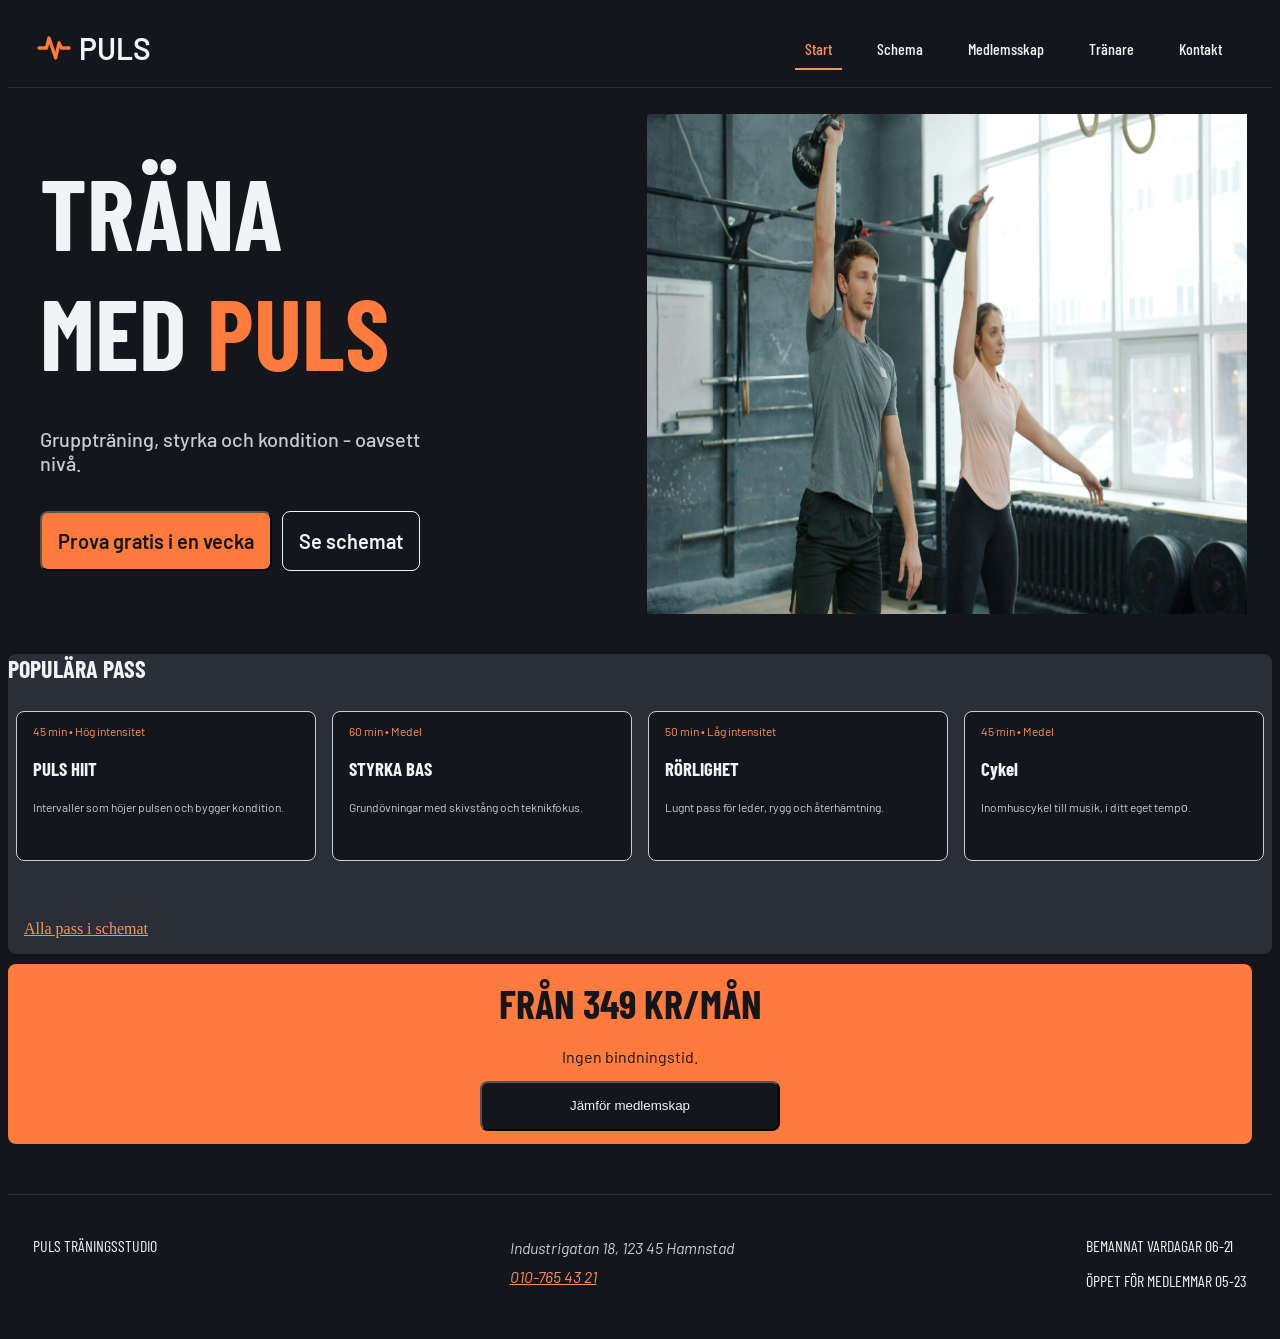
==== index.html @ 5f35a717 "add changes" ====
<!DOCTYPE html>
<html lang="sv">
<head>
    <meta charset="UTF-8">
    <meta name="viewport" content="width=device-width, initial-scale=1.0">
    <title>Start-sida-puls-träningstudio</title>
    <link rel="stylesheet" href="Home.css">
    <link rel="preconnect" href="https://fonts.googleapis.com" />
    <link rel="preconnect" href="https://fonts.gstatic.com" crossorigin />
    <link
      href="https://fonts.googleapis.com/css2?family=Barlow+Condensed:ital,wght@0,100;0,200;0,300;0,400;0,500;0,600;0,700;0,800;0,900;1,100;1,200;1,300;1,400;1,500;1,600;1,700;1,800;1,900&display=swap"
      rel="stylesheet"
    />
    <link rel="preconnect" href="https://fonts.googleapis.com" />
    <link rel="preconnect" href="https://fonts.gstatic.com" crossorigin />
    <link
      href="https://fonts.googleapis.com/css2?family=Barlow+Condensed:ital,wght@0,100;0,200;0,300;0,400;0,500;0,600;0,700;0,800;0,900;1,100;1,200;1,300;1,400;1,500;1,600;1,700;1,800;1,900&family=Barlow:ital,wght@0,100;0,200;0,300;0,400;0,500;0,600;0,700;0,800;0,900;1,100;1,200;1,300;1,400;1,500;1,600;1,700;1,800;1,900&display=swap"
      rel="stylesheet"
    />
</head>
<body>
    <header>
      <div class="logo">
        
        <svg
          xmlns="http://www.w3.org/2000/svg"
          width="24"
          height="24"
          viewBox="0 0 24 24"
          stroke-width="2"
          stroke="currentColor"
          fill="none"
          stroke-linecap="round"
          stroke-linejoin="round"
          aria-hidden="true"
        >
          <path stroke="none" d="M0 0h24v24H0z" fill="none" />
          <path d="M3 12h4.5l1.5 -6l4 12l2 -9l1.5 3h4.5" />
        </svg>
        <p>PULS</p>
      </div>
      <nav>
        <details>
          <summary>Meny ☰</summary>
          <a href="index.html" aria-current="page">Start</a>
          <a href="schedule.html">Schema</a>
          <a href="membership.html">Medlemsskap</a>
          <a href="trainers.html">Tränare</a>
          <a href="contact.html">Kontakt</a>
        </details>
        <div class="nav-desktop">
          <a href="index.html" aria-current="page">Start</a>
          <a href="schedule.html">Schema</a>
          <a href="membership.html">Medlemsskap</a>
          <a href="trainers.html">Tränare</a>
          <a href="contact.html">Kontakt</a>
        </div>
      </nav>
    </header>
    <main>    
      <section class="container">
        <div class="wrapper-1">
          <h1>TRÄNA <br />MED <span>PULS</span></h1>
          <p>Gruppträning, styrka och kondition - oavsett <br />nivå.</p>
          <div class="child-btn">
            <button class="btn">Prova gratis i en vecka</button>
            <button class="btn btn-1">Se schemat</button>
          </div>
        </div> 
        <div class="child">
          <img src="./images/vitaly-gariev-nLNOM0asvfI-unsplash.jpg" alt="Bild: gruppträning" width="600" height="500">
        </div>
      </section>
      <section class="container-1">
        <h2>POPULÄRA PASS</h2>
        <div class="pop-pass">
          <article class="child-1">
            <p>45 min • Hög intensitet</p>
            <h3>PULS HIIT</h3>
            <p class="hidden">
              Intervaller som höjer pulsen och bygger kondition.
            </p>
          </article>
          <article class="child-1">
            <p>60 min • Medel</p>
            <h3>STYRKA BAS</h3>
            <p class="hidden">Grundövningar med skivstång och teknikfokus.</p>
          </article>
          <article class="child-1">
            <p>50 min • Låg intensitet</p>
            <h3>RÖRLIGHET</h3>
            <p class="hidden">Lugnt pass för leder, rygg och återhämtning.</p>
          </article>
          <article class="child-1">
            <p>45 min • Medel</p>
            <h3>Cykel</h3>
            <p class="hidden">Inomhuscykel till musik, i ditt eget tempо.</p>
          </article> 
          <a href="#">Alla pass i schemat</a>
        </div>
      </section>
      <div class="wrapped">
        
         
        
          <div class="child-2">
          <h3>FRÅN 349 KR/MÅN</h3>
          <p>Ingen bindningstid.</p>
          <button class="sec-btn">Jämför medlemskap</button>
        </div>
      </div>
    </main>
    <footer class="footer">
      <p>Puls träningsstudio</p>
      <address>
        Industrigatan 18, 123 45 Hamnstad<br />
        <a href="tel:0107654321">010-765 43 21</a>
      </address>
      <div>
        <p>Bemannat vardagar 06-21</p>
        <p>Öppet för medlemmar 05-23</p>
      </div>
    </footer>
</body>
</html>
---- Home.css ----
header {
  display: flex;
  background-color: #14161B;
  position: sticky;
  top: 0;
  justify-content: space-between;
  align-items: center;
  border-bottom: solid 1px #2A2E37;
  height: 80px;
}
header .nav-desktop {
  display: none;
}
header nav {
  display: flex;
}
header nav summary {
  color: black;
  background: #FF7A3D;
  border-radius: 8px;
  list-style: none;
  font-size: 25px;
  font-family: "Barlow Condensed", sans-serif;
  height: 40px;
  width: 90px;
  padding-top: 0px;
  padding-left: 10px;
}
header nav summary::-webkit-details-marker {
  display: none;
}
header nav details[open] > summary {
  font-size: 0;
  box-sizing: border-box;
  display: flex;
  align-items: center;
  justify-content: center;
  height: 20px;
  width: 20px;
  padding: 0;
  justify-self: end;
}
header nav details[open] > summary::after {
  content: "x";
  font-size: 20px;
  line-height: 5;
}
header nav a {
  color: #FF8F5C;
  text-decoration: none;
  margin: 5px;
  justify-self: auto;
  font-family: "Barlow Condensed", sans-serif; /*add font-family*/
}
header .logo {
  display: flex;
  justify-content: center;
  align-items: center;
  margin-left: 10px;
  padding: 1rem;
  gap: 5px;
}
header .logo p {
  color: #F2F3F5;
  font-family: "Barlow", sans-serif;
  font-size: 30px;
  font-weight: 600;
}
header .logo svg {
  color: #FF7A3D;
  width: 2.5rem;
  height: 2.5rem;
}

header nav {
  align-items: center;
  margin-top: 4px;
  padding: 20px;
}

@media (min-width: 1024px) {
  header nav details {
    display: none;
  }
  header nav .nav-desktop {
    display: flex;
  }
  header nav .nav-desktop a {
    color: #F2F3F5;
    margin-right: 20px;
    padding: 10px;
    font-weight: 500;
  }
  header nav .nav-desktop a:hover {
    color: #FF8F5C;
  }
  header nav .nav-desktop a[aria-current=page] {
    color: #FF8F5C;
    border-bottom: 2px solid #FF8F5C;
    padding-bottom: 10px;
  }
}
.footer {
  display: flex;
  flex-wrap: wrap;
  justify-content: space-between;
  color: #C9CCD3;
  font-family: "Barlow", sans-serif;
  border-top: solid 1px #2A2E37;
  padding: 25px; /* 10px 0px;*/
  margin-top: 50px; /*100px*/
}
.footer address {
  align-self: center;
  line-height: 1.8;
}
.footer p {
  font-family: "Barlow Condensed", sans-serif;
  text-transform: uppercase;
  color: #F2F3F5;
}
.footer a {
  color: #FF8F5C;
}
.footer div {
  display: none;
}

@media (min-width: 576px) and (max-width: 992px) {
  .footer div {
    display: unset;
  }
}
@media (min-width: 992px) {
  .footer div {
    display: unset;
  }
}
* {
  box-sizing: border-box;
}

body {
  background: #14161B;
}

p {
  color: #C9CCD3;
  font-family: "Barlow", sans-serif;
}

h2 {
  color: #F2F3F5;
  font-family: "Barlow Condensed", sans-serif;
}

h3 {
  color: #F2F3F5;
  font-family: "Barlow Condensed", sans-serif;
}

.container {
  display: flex;
  flex-direction: column;
  align-items: center;
  justify-content: center;
  width: auto;
  padding: 1rem;
  gap: 5px;
}
.container .wrapper-1 {
  width: 100%;
}
.container .wrapper-1 h1 {
  color: #F2F3F5;
  font-family: "Barlow Condensed", sans-serif;
  font-size: 80px;
  margin: 0px;
  align-self: flex-start;
}
.container .wrapper-1 h1 span {
  color: #FF7A3D;
}
.container .wrapper-1 p {
  color: #C9CCD3;
  font-size: 20px;
}
.container .wrapper-1 .child-btn {
  display: flex;
  flex-direction: column;
  justify-content: center;
  align-items: center;
  gap: 20px;
}
.container .wrapper-1 .child-btn button {
  background: #FF7A3D;
  width: 100%;
  height: 60px;
  border-radius: 8px;
  color: #14161B;
  font-family: "Barlow", sans-serif;
  font-size: 20px;
  font-weight: 600;
}
.container .wrapper-1 .child-btn .btn-1 {
  background: #14161B;
  color: #F2F3F5;
  border: solid 1px #F2F3F5;
}
.container .child {
  width: 100%;
  margin-top: 10px;
  border-radius: 8px;
}

.pop-pass {
  display: flex;
  justify-content: center;
  align-items: center;
  flex-direction: column;
}
.pop-pass a {
  align-self: start;
  color: #FF8F5C;
  margin-left: 15px;
}
.pop-pass .hidden {
  display: none;
}
.pop-pass h2 {
  justify-self: center;
  align-self: center;
  font-size: 30px;
}
.pop-pass .child-1 {
  height: 100px;
  width: calc(100% - 30px);
  max-width: 768px;
  justify-content: center;
  align-items: center;
  padding-left: 16px;
  border-radius: 8px;
  background: #1C1F26;
  margin: 15px;
}
.pop-pass .child-1 p {
  color: #FF8F5C;
}

.wrapped {
  justify-content: center;
  align-items: center;
}
.wrapped .child-2 {
  background: #FF7A3D;
  width: calc(100% - 20px);
  max-width: 1400px;
  height: 180px;
  margin-top: 10px;
  display: flex;
  flex-direction: column;
  align-items: center;
  border-radius: 8px;
  justify-self: center;
}
.wrapped .child-2 .sec-btn {
  background: #14161B;
  color: #F2F3F5;
  justify-self: center;
  align-self: center;
  width: 300px;
  height: 50px;
  border-radius: 8px;
}
.wrapped .child-2 h3 {
  font-size: 40px;
  margin: 15px;
  color: #14161B;
}
.wrapped .child-2 p {
  align-self: center;
  color: #14161B;
  margin: 5px;
  padding-bottom: 10px;
}

@media (min-width: 768px) {
  .container .wrapper-1 {
    width: 100%;
    display: flex;
    flex-direction: column;
    justify-content: left;
    padding-left: 1rem;
  }
  .container .wrapper-1 h1 {
    justify-self: center;
    font-size: 100px;
  }
  .container .wrapper-1 .child-btn {
    flex-direction: row;
    justify-content: space-around;
  }
  .pop-pass {
    flex-direction: row;
  }
  .pop-pass h2 {
    flex-direction: column;
  }
  .pop-pass .child-1 {
    flex-direction: column;
    flex-wrap: wrap;
    width: 200px;
    height: 200px;
    margin: 8px;
  }
  .pop-pass .child-1 p {
    font-size: 12px;
  }
  .pop-pass .child-1 .hidden {
    display: contents;
    color: #C9CCD3;
  }
}
@media (min-width: 1024px) {
  .container {
    display: flex;
    flex-direction: row;
    justify-content: space-between;
  }
  .container .wrapper-1 {
    display: flex;
    flex-direction: column;
    justify-content: left;
    gap: 1rem;
  }
  .container .wrapper-1 h1 {
    font-size: 100px;
  }
  .container .wrapper-1 p {
    font-size: 20px;
    font-weight: 500;
  }
  .container .wrapper-1 .child-btn {
    flex-direction: row;
    justify-content: flex-start;
    gap: 10px;
  }
  .container .wrapper-1 .child-btn button {
    width: -moz-fit-content;
    width: fit-content;
    height: 60px;
    padding: 1rem;
  }
  .container-1 {
    background: #2A2E37;
    height: 300px;
    border-radius: 8px;
    position: relative;
  }
  .container-1 .pop-pass {
    flex-direction: row;
  }
  .container-1 .pop-pass h2 {
    flex-direction: column;
  }
  .container-1 .pop-pass a {
    position: absolute;
    left: 16px;
    bottom: 16px;
    margin: 0;
    color: #FF8F5C;
  }
  .container-1 .pop-pass .child-1 {
    flex-direction: row;
    width: calc(100% - 80px);
    height: 150px;
    margin: 8px;
    background: #14161B;
    border: solid 0.5px #C9CCD3;
    align-items: center;
  }
  .container-1 .pop-pass .child-1 p {
    font-size: 12px;
  }
  .container-1 .pop-pass .child-1 .hidden {
    display: contents;
    color: #C9CCD3;
  }
}/*# sourceMappingURL=Home.css.map */
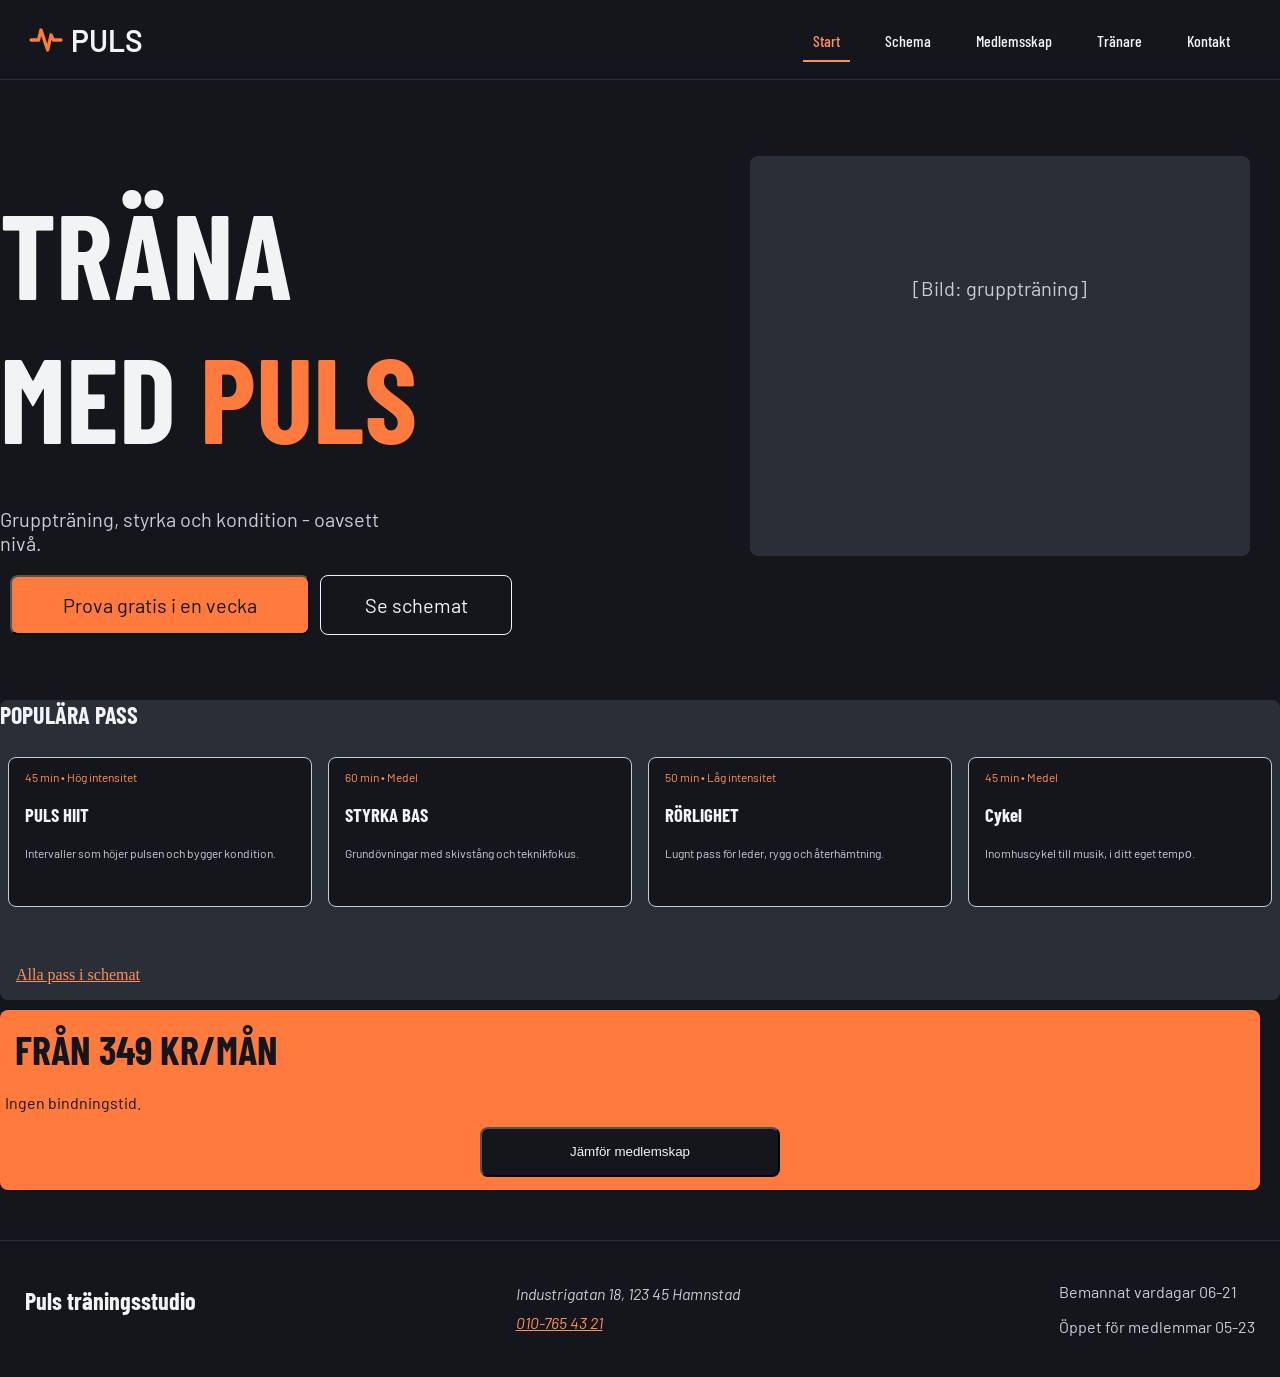
==== commit d0fa35b6: "konflikter lösta" ====
--- a/index.html
+++ b/index.html
@@ -17,8 +17,8 @@
       href="https://fonts.googleapis.com/css2?family=Barlow+Condensed:ital,wght@0,100;0,200;0,300;0,400;0,500;0,600;0,700;0,800;0,900;1,100;1,200;1,300;1,400;1,500;1,600;1,700;1,800;1,900&family=Barlow:ital,wght@0,100;0,200;0,300;0,400;0,500;0,600;0,700;0,800;0,900;1,100;1,200;1,300;1,400;1,500;1,600;1,700;1,800;1,900&display=swap"
       rel="stylesheet"
     />
-</head>
-<body>
+  </head>
+  <body>
     <header>
       <div class="logo">
         
@@ -57,19 +57,21 @@
         </div>
       </nav>
     </header>
-    <main>    
+    <main>
       <section class="container">
         <div class="wrapper-1">
-          <h1>TRÄNA <br />MED <span>PULS</span></h1>
-          <p>Gruppträning, styrka och kondition - oavsett <br />nivå.</p>
-          <div class="child-btn">
-            <button class="btn">Prova gratis i en vecka</button>
-            <button class="btn btn-1">Se schemat</button>
-          </div>
-        </div> 
+        <h1>TRÄNA <br />MED <span>PULS</span></h1>
         <div class="child">
-          <img src="./images/vitaly-gariev-nLNOM0asvfI-unsplash.jpg" alt="Bild: gruppträning" width="600" height="500">
+          <p>[Bild: gruppträning]</p>
         </div>
+        </div>
+        <p>Gruppträning, styrka och kondition - oavsett <br />nivå.</p>
+        
+        <div class="child-btn">
+          <button>Prova gratis i en vecka</button>
+          <button class="btn-1">Se schemat</button>
+        </div>
+        
       </section>
       <section class="container-1">
         <h2>POPULÄRA PASS</h2>
@@ -111,7 +113,7 @@
       </div>
     </main>
     <footer class="footer">
-      <p>Puls träningsstudio</p>
+      <h2>Puls träningsstudio</h2>
       <address>
         Industrigatan 18, 123 45 Hamnstad<br />
         <a href="tel:0107654321">010-765 43 21</a>
@@ -121,5 +123,5 @@
         <p>Öppet för medlemmar 05-23</p>
       </div>
     </footer>
-</body>
-</html>+  </body>
+</html>
--- a/Home.css
+++ b/Home.css
@@ -3,6 +3,7 @@
   background-color: #14161B;
   position: sticky;
   top: 0;
+  z-index: 1000;
   justify-content: space-between;
   align-items: center;
   border-bottom: solid 1px #2A2E37;
@@ -63,8 +64,9 @@
 header .logo p {
   color: #F2F3F5;
   font-family: "Barlow", sans-serif;
-  font-size: 30px;
-  font-weight: 600;
+  font-size: 30px; /*changed from 30px*/
+  font-weight: 600; /*added*/
+  margin: 0;
 }
 header .logo svg {
   color: #FF7A3D;
@@ -114,10 +116,12 @@
   align-self: center;
   line-height: 1.8;
 }
-.footer p {
+.footer__title {
   font-family: "Barlow Condensed", sans-serif;
   text-transform: uppercase;
   color: #F2F3F5;
+  font-weight: 700;
+  font-size: 30px;
 }
 .footer a {
   color: #FF8F5C;
@@ -142,6 +146,7 @@
 
 body {
   background: #14161B;
+  margin: 0;
 }
 
 p {
@@ -163,54 +168,69 @@
   display: flex;
   flex-direction: column;
   align-items: center;
-  justify-content: center;
   width: auto;
-  padding: 1rem;
-  gap: 5px;
 }
 .container .wrapper-1 {
   width: 100%;
 }
-.container .wrapper-1 h1 {
+.container .child {
+  width: 100%;
+  max-width: 1000px;
+  height: 300px;
+  background: #2A2E37;
+  border-radius: 8px;
+  display: flex;
+  justify-content: center;
+  transform: translateY(2rem);
+}
+.container .child p {
+  transform: translateY(100px);
+}
+.container h1 {
   color: #F2F3F5;
   font-family: "Barlow Condensed", sans-serif;
   font-size: 80px;
-  margin: 0px;
   align-self: flex-start;
 }
-.container .wrapper-1 h1 span {
+.container h1 span {
   color: #FF7A3D;
 }
-.container .wrapper-1 p {
+.container p {
   color: #C9CCD3;
+  align-self: flex-start;
+  transform: translateY(-370px);
   font-size: 20px;
 }
-.container .wrapper-1 .child-btn {
+.container .child-btn {
+  width: 100%;
   display: flex;
   flex-direction: column;
-  justify-content: center;
-  align-items: center;
-  gap: 20px;
-}
-.container .wrapper-1 .child-btn button {
+  transform: translateY(-50px);
+  justify-content: center;
+  align-items: center;
+}
+.container .child-btn button {
   background: #FF7A3D;
   width: 100%;
+  max-width: 500px;
   height: 60px;
   border-radius: 8px;
+  margin-top: 20px;
   color: #14161B;
   font-family: "Barlow", sans-serif;
   font-size: 20px;
-  font-weight: 600;
-}
-.container .wrapper-1 .child-btn .btn-1 {
+}
+.container .child-btn .btn-1 {
   background: #14161B;
-  color: #F2F3F5;
+  width: 100%;
+  max-width: 500px;
+  height: 60px;
+  border-radius: 8px;
+  margin-top: 20px;
+  color: #F2F3F5;
+  font-family: "Barlow", sans-serif;
+  font-size: 20px;
   border: solid 1px #F2F3F5;
-}
-.container .child {
-  width: 100%;
-  margin-top: 10px;
-  border-radius: 8px;
 }
 
 .pop-pass {
@@ -285,20 +305,29 @@
 }
 
 @media (min-width: 768px) {
+  .container {
+    position: relative;
+  }
   .container .wrapper-1 {
     width: 100%;
-    display: flex;
-    flex-direction: column;
-    justify-content: left;
-    padding-left: 1rem;
-  }
-  .container .wrapper-1 h1 {
+  }
+  .container h1 {
+    align-self: center;
     justify-self: center;
     font-size: 100px;
   }
-  .container .wrapper-1 .child-btn {
+  .container p {
+    align-self: center;
+    justify-self: center;
+    transform: translateY(-490px);
+  }
+  .container .child-btn {
     flex-direction: row;
     justify-content: space-around;
+  }
+  .container .child {
+    width: 100%;
+    height: 400px;
   }
   .pop-pass {
     flex-direction: row;
@@ -323,33 +352,45 @@
 }
 @media (min-width: 1024px) {
   .container {
-    display: flex;
-    flex-direction: row;
-    justify-content: space-between;
+    height: 600px;
+    max-height: 1000px;
   }
   .container .wrapper-1 {
     display: flex;
-    flex-direction: column;
-    justify-content: left;
-    gap: 1rem;
-  }
-  .container .wrapper-1 h1 {
-    font-size: 100px;
-  }
-  .container .wrapper-1 p {
+    flex-direction: row;
+    align-items: center;
+    justify-content: space-between;
+    width: 100%;
+  }
+  .container h1 {
+    font-size: 120px;
+  }
+  .container p {
     font-size: 20px;
-    font-weight: 500;
-  }
-  .container .wrapper-1 .child-btn {
-    flex-direction: row;
+    transform: translateY(-80px);
+    align-self: start;
+  }
+  .container .child {
+    max-width: 800px;
+    width: 500px;
+    max-height: 700px;
+    height: 400px;
+    margin-right: 30px;
+  }
+  .container .child-btn {
+    flex-direction: row;
+    width: 100%;
+    align-self: flex-start;
     justify-content: flex-start;
-    gap: 10px;
-  }
-  .container .wrapper-1 .child-btn button {
-    width: -moz-fit-content;
-    width: fit-content;
-    height: 60px;
-    padding: 1rem;
+    margin-top: -50px;
+  }
+  .container .child-btn button {
+    max-width: 300px;
+    margin-left: 10px;
+    width: 45%;
+  }
+  .container .child-btn .btn-1 {
+    width: 15%;
   }
   .container-1 {
     background: #2A2E37;
@@ -386,4 +427,11 @@
     display: contents;
     color: #C9CCD3;
   }
+  .wrapped .child-2 {
+    justify-content: flex-start;
+    align-items: flex-start;
+  }
+  .wrapped .child-2 p {
+    align-self: start;
+  }
 }/*# sourceMappingURL=Home.css.map */
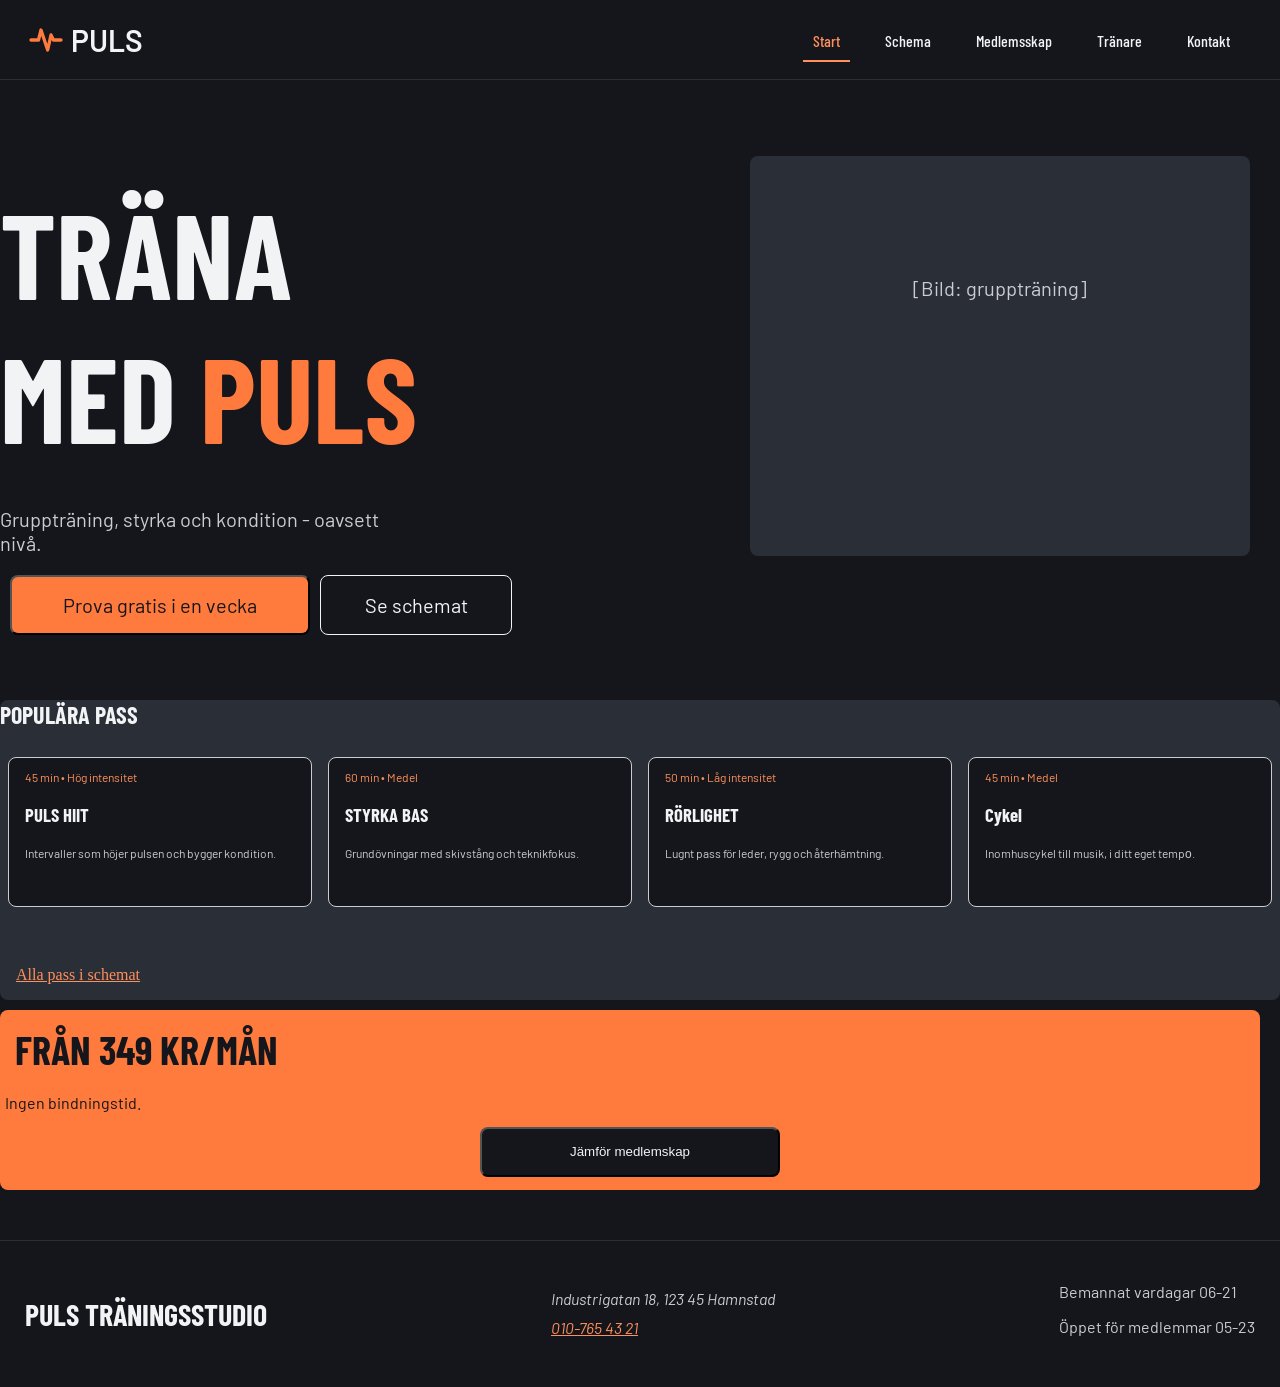
==== commit d88ab78b: "fix footer layout for home page" ====
--- a/index.html
+++ b/index.html
@@ -113,7 +113,7 @@
       </div>
     </main>
     <footer class="footer">
-      <h2>Puls träningsstudio</h2>
+      <p class="footer__title">Puls träningsstudio</p>
       <address>
         Industrigatan 18, 123 45 Hamnstad<br />
         <a href="tel:0107654321">010-765 43 21</a>
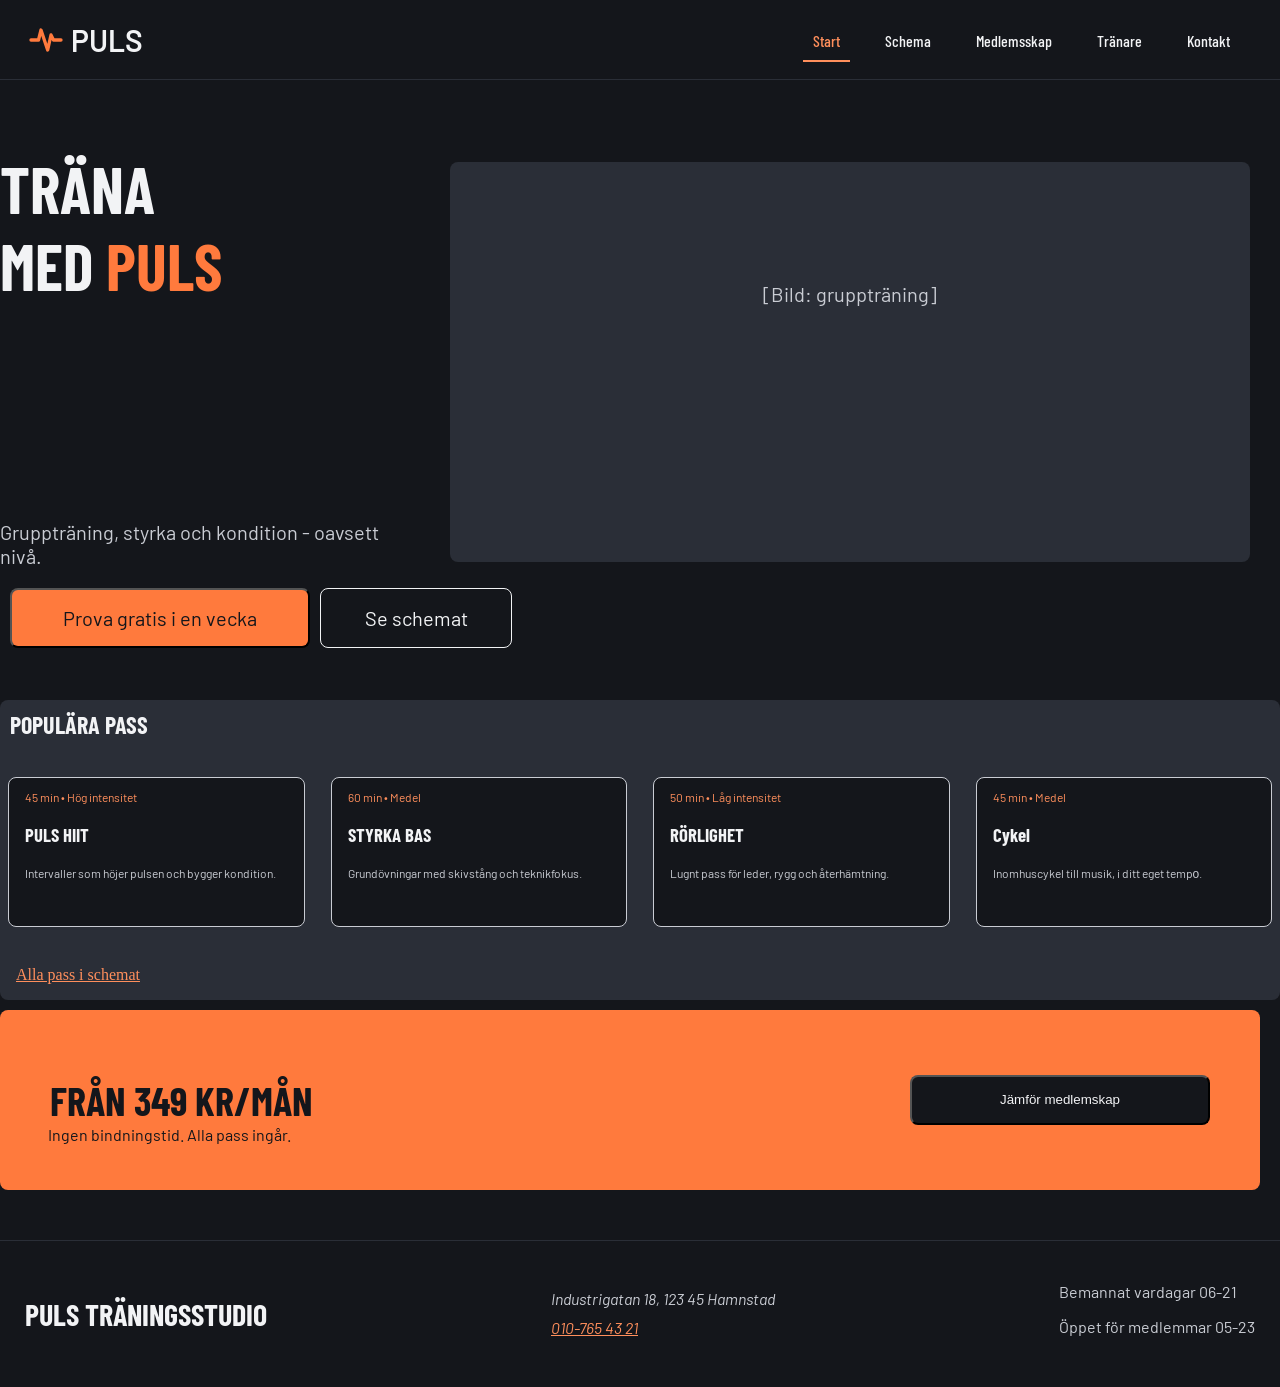
==== commit 6fc981d1: "style: fix homepage for tablet and desktop" ====
--- a/index.html
+++ b/index.html
@@ -57,61 +57,65 @@
         </div>
       </nav>
     </header>
-    <main>
-      <section class="container">
-        <div class="wrapper-1">
-        <h1>TRÄNA <br />MED <span>PULS</span></h1>
-        <div class="child">
-          <p>[Bild: gruppträning]</p>
+
+    <div class="main-container">
+      <main>
+        <section class="container">
+          <div class="wrapper-1">
+          <h1>TRÄNA <br />MED <span>PULS</span></h1>
+          <div class="child">
+            <p>[Bild: gruppträning]</p>
+          </div>
+          </div>
+          <p>Gruppträning, styrka och kondition - oavsett <br />nivå.</p>
+          
+          <div class="child-btn">
+            <button>Prova gratis i en vecka</button>
+            <button class="btn-1">Se schemat</button>
+          </div>
+          
+        </section>
+        <section class="container-1">
+          <h2>POPULÄRA PASS</h2>
+          <div class="pop-pass">
+            <article class="child-1">
+              <p>45 min • Hög intensitet</p>
+              <h3>PULS HIIT</h3>
+              <p class="hidden">
+                Intervaller som höjer pulsen och bygger kondition.
+              </p>
+            </article>
+            <article class="child-1">
+              <p>60 min • Medel</p>
+              <h3>STYRKA BAS</h3>
+              <p class="hidden">Grundövningar med skivstång och teknikfokus.</p>
+            </article>
+            <article class="child-1">
+              <p>50 min • Låg intensitet</p>
+              <h3>RÖRLIGHET</h3>
+              <p class="hidden">Lugnt pass för leder, rygg och återhämtning.</p>
+            </article>
+            <article class="child-1">
+              <p>45 min • Medel</p>
+              <h3>Cykel</h3>
+              <p class="hidden">Inomhuscykel till musik, i ditt eget tempо.</p>
+            </article> 
+            <a href="#">Alla pass i schemat</a>
+          </div>
+        </section>
+        <div class="wrapped">
+          
+          
+          
+            <div class="child-2">
+            <h3>FRÅN 349 KR/MÅN</h3>
+            <p>Ingen bindningstid. Alla pass ingår.</p>
+            <button class="sec-btn">Jämför medlemskap</button>
+          </div>
         </div>
-        </div>
-        <p>Gruppträning, styrka och kondition - oavsett <br />nivå.</p>
-        
-        <div class="child-btn">
-          <button>Prova gratis i en vecka</button>
-          <button class="btn-1">Se schemat</button>
-        </div>
-        
-      </section>
-      <section class="container-1">
-        <h2>POPULÄRA PASS</h2>
-        <div class="pop-pass">
-          <article class="child-1">
-            <p>45 min • Hög intensitet</p>
-            <h3>PULS HIIT</h3>
-            <p class="hidden">
-              Intervaller som höjer pulsen och bygger kondition.
-            </p>
-          </article>
-          <article class="child-1">
-            <p>60 min • Medel</p>
-            <h3>STYRKA BAS</h3>
-            <p class="hidden">Grundövningar med skivstång och teknikfokus.</p>
-          </article>
-          <article class="child-1">
-            <p>50 min • Låg intensitet</p>
-            <h3>RÖRLIGHET</h3>
-            <p class="hidden">Lugnt pass för leder, rygg och återhämtning.</p>
-          </article>
-          <article class="child-1">
-            <p>45 min • Medel</p>
-            <h3>Cykel</h3>
-            <p class="hidden">Inomhuscykel till musik, i ditt eget tempо.</p>
-          </article> 
-          <a href="#">Alla pass i schemat</a>
-        </div>
-      </section>
-      <div class="wrapped">
-        
-         
-        
-          <div class="child-2">
-          <h3>FRÅN 349 KR/MÅN</h3>
-          <p>Ingen bindningstid.</p>
-          <button class="sec-btn">Jämför medlemskap</button>
-        </div>
-      </div>
-    </main>
+      </main>
+    </div>
+
     <footer class="footer">
       <p class="footer__title">Puls träningsstudio</p>
       <address>
--- a/Home.css
+++ b/Home.css
@@ -147,6 +147,19 @@
 body {
   background: #14161B;
   margin: 0;
+  min-height: 100vh;
+  display: grid;
+  grid-template-rows: auto 1fr auto;
+  grid-template-areas: "header" "main" "footer";
+}
+body header {
+  grid-area: header;
+}
+body .container {
+  grid-area: main;
+}
+body footer {
+  grid-area: footer;
 }
 
 p {
@@ -309,38 +322,58 @@
     position: relative;
   }
   .container .wrapper-1 {
+    display: flex;
+    flex-direction: row;
+    align-items: center;
+    justify-content: space-evenly;
     width: 100%;
+    min-height: 500px;
   }
   .container h1 {
-    align-self: center;
-    justify-self: center;
-    font-size: 100px;
+    margin-top: 70px;
+    font-size: 4rem;
   }
   .container p {
-    align-self: center;
-    justify-self: center;
-    transform: translateY(-490px);
+    transform: translateY(-250px);
   }
   .container .child-btn {
     flex-direction: row;
     justify-content: space-around;
   }
   .container .child {
-    width: 100%;
+    width: 50%;
     height: 400px;
   }
+  .container-1 {
+    background-color: #1C1F26;
+  }
+  .container-1 h2 {
+    padding: 10px;
+  }
   .pop-pass {
     flex-direction: row;
+    flex: wrap;
+    gap: 10px;
+    margin-bottom: 30px;
   }
   .pop-pass h2 {
     flex-direction: column;
+    font-size: 2rem;
+  }
+  .pop-pass a {
+    position: absolute;
+    left: 16px;
+    bottom: 30px;
+    margin: 0;
   }
   .pop-pass .child-1 {
     flex-direction: column;
     flex-wrap: wrap;
-    width: 200px;
+    flex: 1 1 160px;
+    min-width: 0;
     height: 200px;
     margin: 8px;
+    background-color: #14161B;
   }
   .pop-pass .child-1 p {
     font-size: 12px;
@@ -351,6 +384,11 @@
   }
 }
 @media (min-width: 1024px) {
+  .main-container {
+    max-width: 1400px;
+    margin: 0 auto;
+    width: 100%;
+  }
   .container {
     height: 600px;
     max-height: 1000px;
@@ -363,7 +401,7 @@
     width: 100%;
   }
   .container h1 {
-    font-size: 120px;
+    font-size: 4rem;
   }
   .container p {
     font-size: 20px;
@@ -372,9 +410,10 @@
   }
   .container .child {
     max-width: 800px;
-    width: 500px;
+    width: 100%;
     max-height: 700px;
     height: 400px;
+    flex: 1;
     margin-right: 30px;
   }
   .container .child-btn {
@@ -428,10 +467,19 @@
     color: #C9CCD3;
   }
   .wrapped .child-2 {
-    justify-content: flex-start;
-    align-items: flex-start;
+    flex-direction: row;
+    justify-content: space-between;
+  }
+  .wrapped .child-2 h3 {
+    margin-left: 50px;
   }
   .wrapped .child-2 p {
-    align-self: start;
+    position: relative;
+    top: 40px;
+    margin-right: auto;
+    margin-left: -280px;
+  }
+  .wrapped .child-2 .sec-btn {
+    margin-right: 50px;
   }
 }/*# sourceMappingURL=Home.css.map */
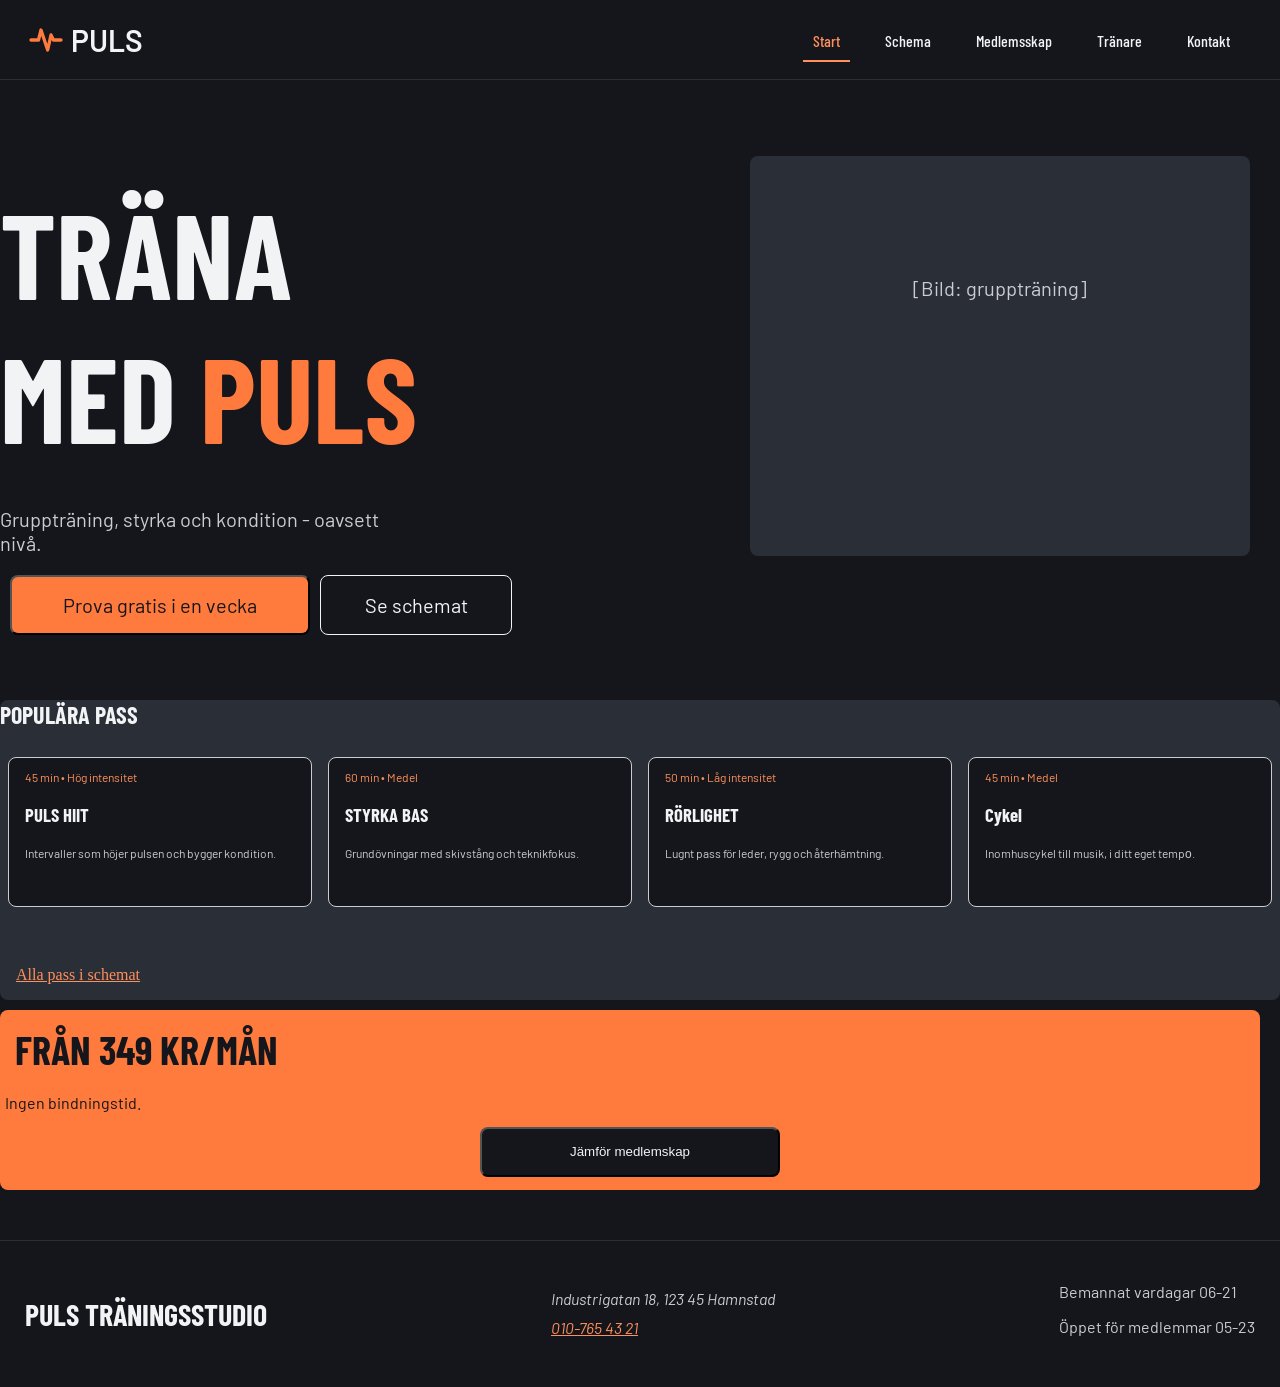
==== commit 542f3f29: "resolve merge conflicts" ====
--- a/index.html
+++ b/index.html
@@ -57,65 +57,61 @@
         </div>
       </nav>
     </header>
-
-    <div class="main-container">
-      <main>
-        <section class="container">
-          <div class="wrapper-1">
-          <h1>TRÄNA <br />MED <span>PULS</span></h1>
-          <div class="child">
-            <p>[Bild: gruppträning]</p>
-          </div>
-          </div>
-          <p>Gruppträning, styrka och kondition - oavsett <br />nivå.</p>
-          
-          <div class="child-btn">
-            <button>Prova gratis i en vecka</button>
-            <button class="btn-1">Se schemat</button>
-          </div>
-          
-        </section>
-        <section class="container-1">
-          <h2>POPULÄRA PASS</h2>
-          <div class="pop-pass">
-            <article class="child-1">
-              <p>45 min • Hög intensitet</p>
-              <h3>PULS HIIT</h3>
-              <p class="hidden">
-                Intervaller som höjer pulsen och bygger kondition.
-              </p>
-            </article>
-            <article class="child-1">
-              <p>60 min • Medel</p>
-              <h3>STYRKA BAS</h3>
-              <p class="hidden">Grundövningar med skivstång och teknikfokus.</p>
-            </article>
-            <article class="child-1">
-              <p>50 min • Låg intensitet</p>
-              <h3>RÖRLIGHET</h3>
-              <p class="hidden">Lugnt pass för leder, rygg och återhämtning.</p>
-            </article>
-            <article class="child-1">
-              <p>45 min • Medel</p>
-              <h3>Cykel</h3>
-              <p class="hidden">Inomhuscykel till musik, i ditt eget tempо.</p>
-            </article> 
-            <a href="#">Alla pass i schemat</a>
-          </div>
-        </section>
-        <div class="wrapped">
-          
-          
-          
-            <div class="child-2">
-            <h3>FRÅN 349 KR/MÅN</h3>
-            <p>Ingen bindningstid. Alla pass ingår.</p>
-            <button class="sec-btn">Jämför medlemskap</button>
-          </div>
+    <main>
+      <section class="container">
+        <div class="wrapper-1">
+        <h1>TRÄNA <br />MED <span>PULS</span></h1>
+        <div class="child">
+          <p>[Bild: gruppträning]</p>
         </div>
-      </main>
-    </div>
-
+        </div>
+        <p>Gruppträning, styrka och kondition - oavsett <br />nivå.</p>
+        
+        <div class="child-btn">
+          <button>Prova gratis i en vecka</button>
+          <button class="btn-1">Se schemat</button>
+        </div>
+        
+      </section>
+      <section class="container-1">
+        <h2>POPULÄRA PASS</h2>
+        <div class="pop-pass">
+          <article class="child-1">
+            <p>45 min • Hög intensitet</p>
+            <h3>PULS HIIT</h3>
+            <p class="hidden">
+              Intervaller som höjer pulsen och bygger kondition.
+            </p>
+          </article>
+          <article class="child-1">
+            <p>60 min • Medel</p>
+            <h3>STYRKA BAS</h3>
+            <p class="hidden">Grundövningar med skivstång och teknikfokus.</p>
+          </article>
+          <article class="child-1">
+            <p>50 min • Låg intensitet</p>
+            <h3>RÖRLIGHET</h3>
+            <p class="hidden">Lugnt pass för leder, rygg och återhämtning.</p>
+          </article>
+          <article class="child-1">
+            <p>45 min • Medel</p>
+            <h3>Cykel</h3>
+            <p class="hidden">Inomhuscykel till musik, i ditt eget tempо.</p>
+          </article> 
+          <a href="#">Alla pass i schemat</a>
+        </div>
+      </section>
+      <div class="wrapped">
+        
+         
+        
+          <div class="child-2">
+          <h3>FRÅN 349 KR/MÅN</h3>
+          <p>Ingen bindningstid.</p>
+          <button class="sec-btn">Jämför medlemskap</button>
+        </div>
+      </div>
+    </main>
     <footer class="footer">
       <p class="footer__title">Puls träningsstudio</p>
       <address>
--- a/Home.css
+++ b/Home.css
@@ -64,8 +64,8 @@
 header .logo p {
   color: #F2F3F5;
   font-family: "Barlow", sans-serif;
-  font-size: 30px; /*changed from 30px*/
-  font-weight: 600; /*added*/
+  font-size: 30px;
+  font-weight: 600;
   margin: 0;
 }
 header .logo svg {
@@ -109,8 +109,8 @@
   color: #C9CCD3;
   font-family: "Barlow", sans-serif;
   border-top: solid 1px #2A2E37;
-  padding: 25px; /* 10px 0px;*/
-  margin-top: 50px; /*100px*/
+  padding: 25px;
+  margin-top: 50px;
 }
 .footer address {
   align-self: center;
@@ -147,19 +147,6 @@
 body {
   background: #14161B;
   margin: 0;
-  min-height: 100vh;
-  display: grid;
-  grid-template-rows: auto 1fr auto;
-  grid-template-areas: "header" "main" "footer";
-}
-body header {
-  grid-area: header;
-}
-body .container {
-  grid-area: main;
-}
-body footer {
-  grid-area: footer;
 }
 
 p {
@@ -322,58 +309,38 @@
     position: relative;
   }
   .container .wrapper-1 {
-    display: flex;
-    flex-direction: row;
-    align-items: center;
-    justify-content: space-evenly;
     width: 100%;
-    min-height: 500px;
   }
   .container h1 {
-    margin-top: 70px;
-    font-size: 4rem;
+    align-self: center;
+    justify-self: center;
+    font-size: 100px;
   }
   .container p {
-    transform: translateY(-250px);
+    align-self: center;
+    justify-self: center;
+    transform: translateY(-490px);
   }
   .container .child-btn {
     flex-direction: row;
     justify-content: space-around;
   }
   .container .child {
-    width: 50%;
+    width: 100%;
     height: 400px;
   }
-  .container-1 {
-    background-color: #1C1F26;
-  }
-  .container-1 h2 {
-    padding: 10px;
-  }
   .pop-pass {
     flex-direction: row;
-    flex: wrap;
-    gap: 10px;
-    margin-bottom: 30px;
   }
   .pop-pass h2 {
     flex-direction: column;
-    font-size: 2rem;
-  }
-  .pop-pass a {
-    position: absolute;
-    left: 16px;
-    bottom: 30px;
-    margin: 0;
   }
   .pop-pass .child-1 {
     flex-direction: column;
     flex-wrap: wrap;
-    flex: 1 1 160px;
-    min-width: 0;
+    width: 200px;
     height: 200px;
     margin: 8px;
-    background-color: #14161B;
   }
   .pop-pass .child-1 p {
     font-size: 12px;
@@ -384,11 +351,6 @@
   }
 }
 @media (min-width: 1024px) {
-  .main-container {
-    max-width: 1400px;
-    margin: 0 auto;
-    width: 100%;
-  }
   .container {
     height: 600px;
     max-height: 1000px;
@@ -401,7 +363,7 @@
     width: 100%;
   }
   .container h1 {
-    font-size: 4rem;
+    font-size: 120px;
   }
   .container p {
     font-size: 20px;
@@ -410,10 +372,9 @@
   }
   .container .child {
     max-width: 800px;
-    width: 100%;
+    width: 500px;
     max-height: 700px;
     height: 400px;
-    flex: 1;
     margin-right: 30px;
   }
   .container .child-btn {
@@ -467,19 +428,10 @@
     color: #C9CCD3;
   }
   .wrapped .child-2 {
-    flex-direction: row;
-    justify-content: space-between;
-  }
-  .wrapped .child-2 h3 {
-    margin-left: 50px;
+    justify-content: flex-start;
+    align-items: flex-start;
   }
   .wrapped .child-2 p {
-    position: relative;
-    top: 40px;
-    margin-right: auto;
-    margin-left: -280px;
-  }
-  .wrapped .child-2 .sec-btn {
-    margin-right: 50px;
+    align-self: start;
   }
 }/*# sourceMappingURL=Home.css.map */
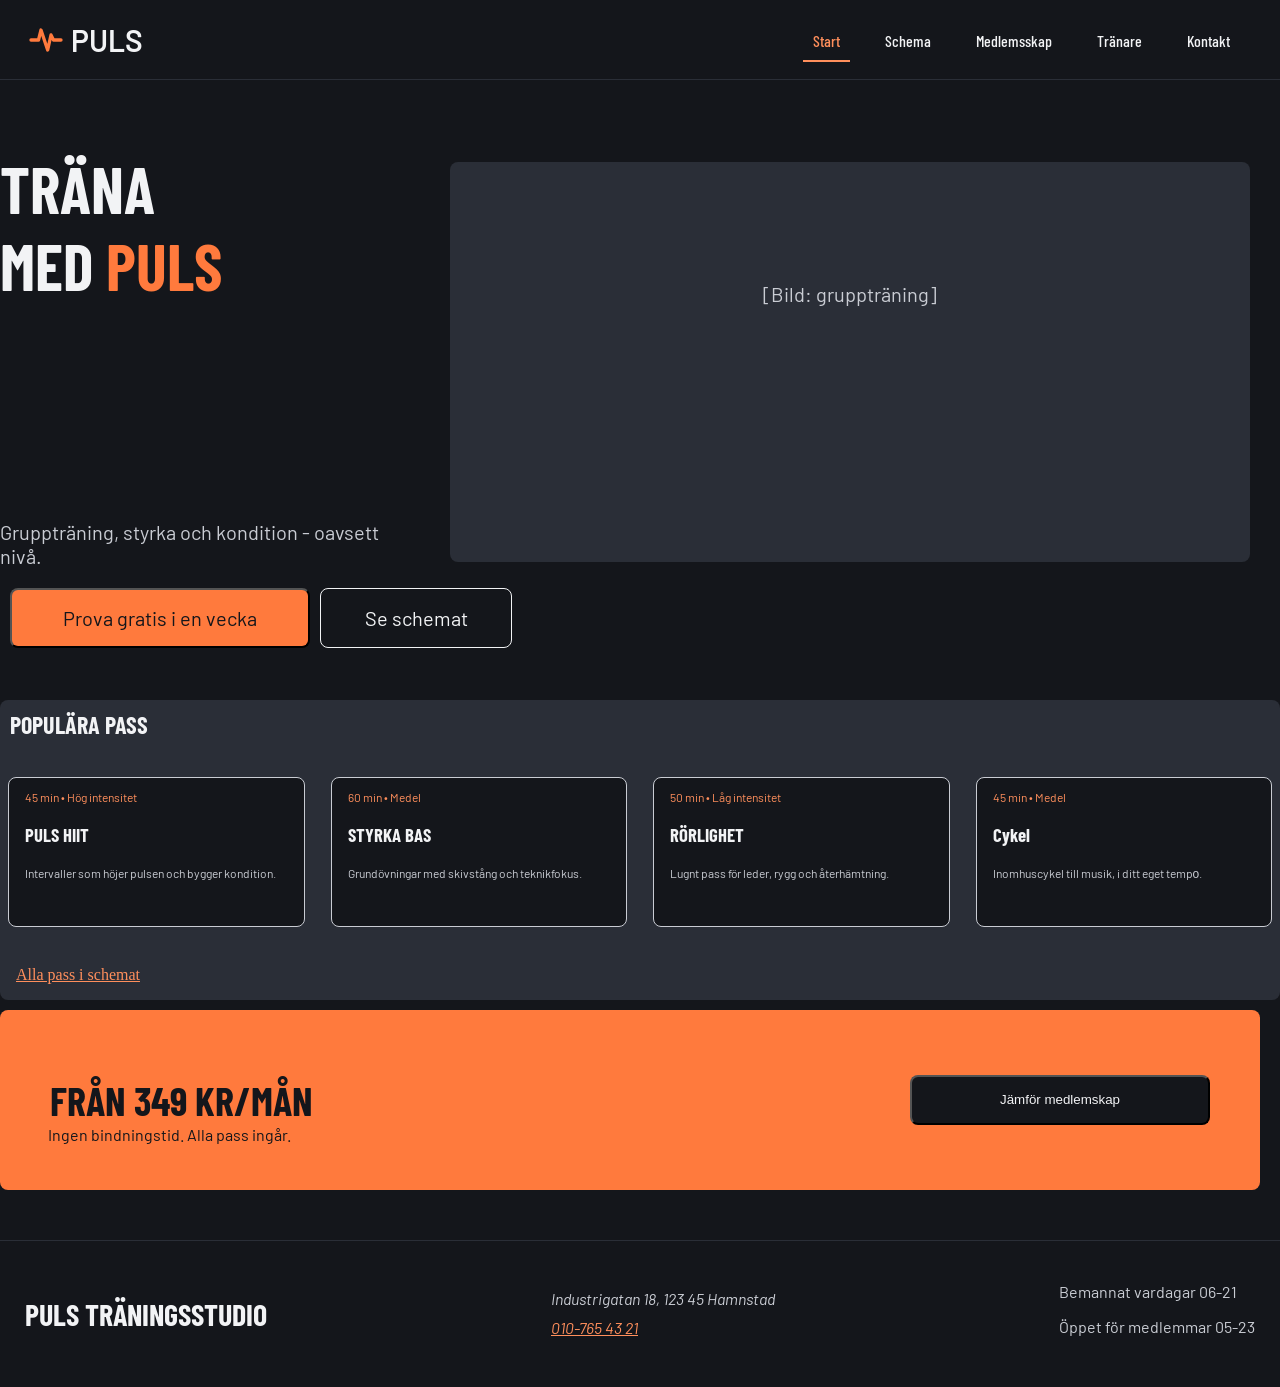
==== commit 39dbea12: "Merge branch 'main' of https://github.com/hannaroos/puls-traningsstudio into schema" ====
--- a/index.html
+++ b/index.html
@@ -57,61 +57,65 @@
         </div>
       </nav>
     </header>
-    <main>
-      <section class="container">
-        <div class="wrapper-1">
-        <h1>TRÄNA <br />MED <span>PULS</span></h1>
-        <div class="child">
-          <p>[Bild: gruppträning]</p>
+
+    <div class="main-container">
+      <main>
+        <section class="container">
+          <div class="wrapper-1">
+          <h1>TRÄNA <br />MED <span>PULS</span></h1>
+          <div class="child">
+            <p>[Bild: gruppträning]</p>
+          </div>
+          </div>
+          <p>Gruppträning, styrka och kondition - oavsett <br />nivå.</p>
+          
+          <div class="child-btn">
+            <button>Prova gratis i en vecka</button>
+            <button class="btn-1">Se schemat</button>
+          </div>
+          
+        </section>
+        <section class="container-1">
+          <h2>POPULÄRA PASS</h2>
+          <div class="pop-pass">
+            <article class="child-1">
+              <p>45 min • Hög intensitet</p>
+              <h3>PULS HIIT</h3>
+              <p class="hidden">
+                Intervaller som höjer pulsen och bygger kondition.
+              </p>
+            </article>
+            <article class="child-1">
+              <p>60 min • Medel</p>
+              <h3>STYRKA BAS</h3>
+              <p class="hidden">Grundövningar med skivstång och teknikfokus.</p>
+            </article>
+            <article class="child-1">
+              <p>50 min • Låg intensitet</p>
+              <h3>RÖRLIGHET</h3>
+              <p class="hidden">Lugnt pass för leder, rygg och återhämtning.</p>
+            </article>
+            <article class="child-1">
+              <p>45 min • Medel</p>
+              <h3>Cykel</h3>
+              <p class="hidden">Inomhuscykel till musik, i ditt eget tempо.</p>
+            </article> 
+            <a href="#">Alla pass i schemat</a>
+          </div>
+        </section>
+        <div class="wrapped">
+          
+          
+          
+            <div class="child-2">
+            <h3>FRÅN 349 KR/MÅN</h3>
+            <p>Ingen bindningstid. Alla pass ingår.</p>
+            <button class="sec-btn">Jämför medlemskap</button>
+          </div>
         </div>
-        </div>
-        <p>Gruppträning, styrka och kondition - oavsett <br />nivå.</p>
-        
-        <div class="child-btn">
-          <button>Prova gratis i en vecka</button>
-          <button class="btn-1">Se schemat</button>
-        </div>
-        
-      </section>
-      <section class="container-1">
-        <h2>POPULÄRA PASS</h2>
-        <div class="pop-pass">
-          <article class="child-1">
-            <p>45 min • Hög intensitet</p>
-            <h3>PULS HIIT</h3>
-            <p class="hidden">
-              Intervaller som höjer pulsen och bygger kondition.
-            </p>
-          </article>
-          <article class="child-1">
-            <p>60 min • Medel</p>
-            <h3>STYRKA BAS</h3>
-            <p class="hidden">Grundövningar med skivstång och teknikfokus.</p>
-          </article>
-          <article class="child-1">
-            <p>50 min • Låg intensitet</p>
-            <h3>RÖRLIGHET</h3>
-            <p class="hidden">Lugnt pass för leder, rygg och återhämtning.</p>
-          </article>
-          <article class="child-1">
-            <p>45 min • Medel</p>
-            <h3>Cykel</h3>
-            <p class="hidden">Inomhuscykel till musik, i ditt eget tempо.</p>
-          </article> 
-          <a href="#">Alla pass i schemat</a>
-        </div>
-      </section>
-      <div class="wrapped">
-        
-         
-        
-          <div class="child-2">
-          <h3>FRÅN 349 KR/MÅN</h3>
-          <p>Ingen bindningstid.</p>
-          <button class="sec-btn">Jämför medlemskap</button>
-        </div>
-      </div>
-    </main>
+      </main>
+    </div>
+
     <footer class="footer">
       <p class="footer__title">Puls träningsstudio</p>
       <address>
--- a/Home.css
+++ b/Home.css
@@ -147,6 +147,19 @@
 body {
   background: #14161B;
   margin: 0;
+  min-height: 100vh;
+  display: grid;
+  grid-template-rows: auto 1fr auto;
+  grid-template-areas: "header" "main" "footer";
+}
+body header {
+  grid-area: header;
+}
+body .container {
+  grid-area: main;
+}
+body footer {
+  grid-area: footer;
 }
 
 p {
@@ -189,8 +202,9 @@
 .container h1 {
   color: #F2F3F5;
   font-family: "Barlow Condensed", sans-serif;
-  font-size: 80px;
-  align-self: flex-start;
+  font-size: 2rem;
+  align-self: center;
+  text-align: center;
 }
 .container h1 span {
   color: #FF7A3D;
@@ -198,7 +212,7 @@
 .container p {
   color: #C9CCD3;
   align-self: flex-start;
-  transform: translateY(-370px);
+  transform: translateY(-340px);
   font-size: 20px;
 }
 .container .child-btn {
@@ -309,38 +323,65 @@
     position: relative;
   }
   .container .wrapper-1 {
+    display: flex;
+    flex-direction: row;
+    align-items: center;
+    justify-content: space-evenly;
     width: 100%;
+    min-height: 500px;
   }
   .container h1 {
-    align-self: center;
-    justify-self: center;
-    font-size: 100px;
+    font-size: 2rem;
+    font-weight: 700;
+    font-family: "Barlow Condensed", sans-serif;
+    color: #F2F3F5;
+    text-transform: uppercase;
+    align-self: flex-start;
+    text-align: center;
+    margin-top: 70px;
   }
   .container p {
-    align-self: center;
-    justify-self: center;
-    transform: translateY(-490px);
+    transform: translateY(-250px);
   }
   .container .child-btn {
     flex-direction: row;
     justify-content: space-around;
   }
   .container .child {
-    width: 100%;
+    width: 50%;
     height: 400px;
+    margin-left: 200px;
+  }
+  .container-1 {
+    background-color: #1C1F26;
+  }
+  .container-1 h2 {
+    padding: 10px;
   }
   .pop-pass {
     flex-direction: row;
+    flex: wrap;
+    gap: 10px;
+    margin-bottom: 30px;
   }
   .pop-pass h2 {
     flex-direction: column;
+    font-size: 2rem;
+  }
+  .pop-pass a {
+    position: absolute;
+    left: 16px;
+    bottom: 30px;
+    margin: 0;
   }
   .pop-pass .child-1 {
     flex-direction: column;
     flex-wrap: wrap;
-    width: 200px;
+    flex: 1 1 160px;
+    min-width: 0;
     height: 200px;
     margin: 8px;
+    background-color: #14161B;
   }
   .pop-pass .child-1 p {
     font-size: 12px;
@@ -351,6 +392,11 @@
   }
 }
 @media (min-width: 1024px) {
+  .main-container {
+    max-width: 1400px;
+    margin: 0 auto;
+    width: 100%;
+  }
   .container {
     height: 600px;
     max-height: 1000px;
@@ -363,7 +409,8 @@
     width: 100%;
   }
   .container h1 {
-    font-size: 120px;
+    font-size: 4rem;
+    text-align: left;
   }
   .container p {
     font-size: 20px;
@@ -372,9 +419,10 @@
   }
   .container .child {
     max-width: 800px;
-    width: 500px;
+    width: 100%;
     max-height: 700px;
     height: 400px;
+    flex: 1;
     margin-right: 30px;
   }
   .container .child-btn {
@@ -428,10 +476,19 @@
     color: #C9CCD3;
   }
   .wrapped .child-2 {
-    justify-content: flex-start;
-    align-items: flex-start;
+    flex-direction: row;
+    justify-content: space-between;
+  }
+  .wrapped .child-2 h3 {
+    margin-left: 50px;
   }
   .wrapped .child-2 p {
-    align-self: start;
+    position: relative;
+    top: 40px;
+    margin-right: auto;
+    margin-left: -280px;
+  }
+  .wrapped .child-2 .sec-btn {
+    margin-right: 50px;
   }
 }/*# sourceMappingURL=Home.css.map */
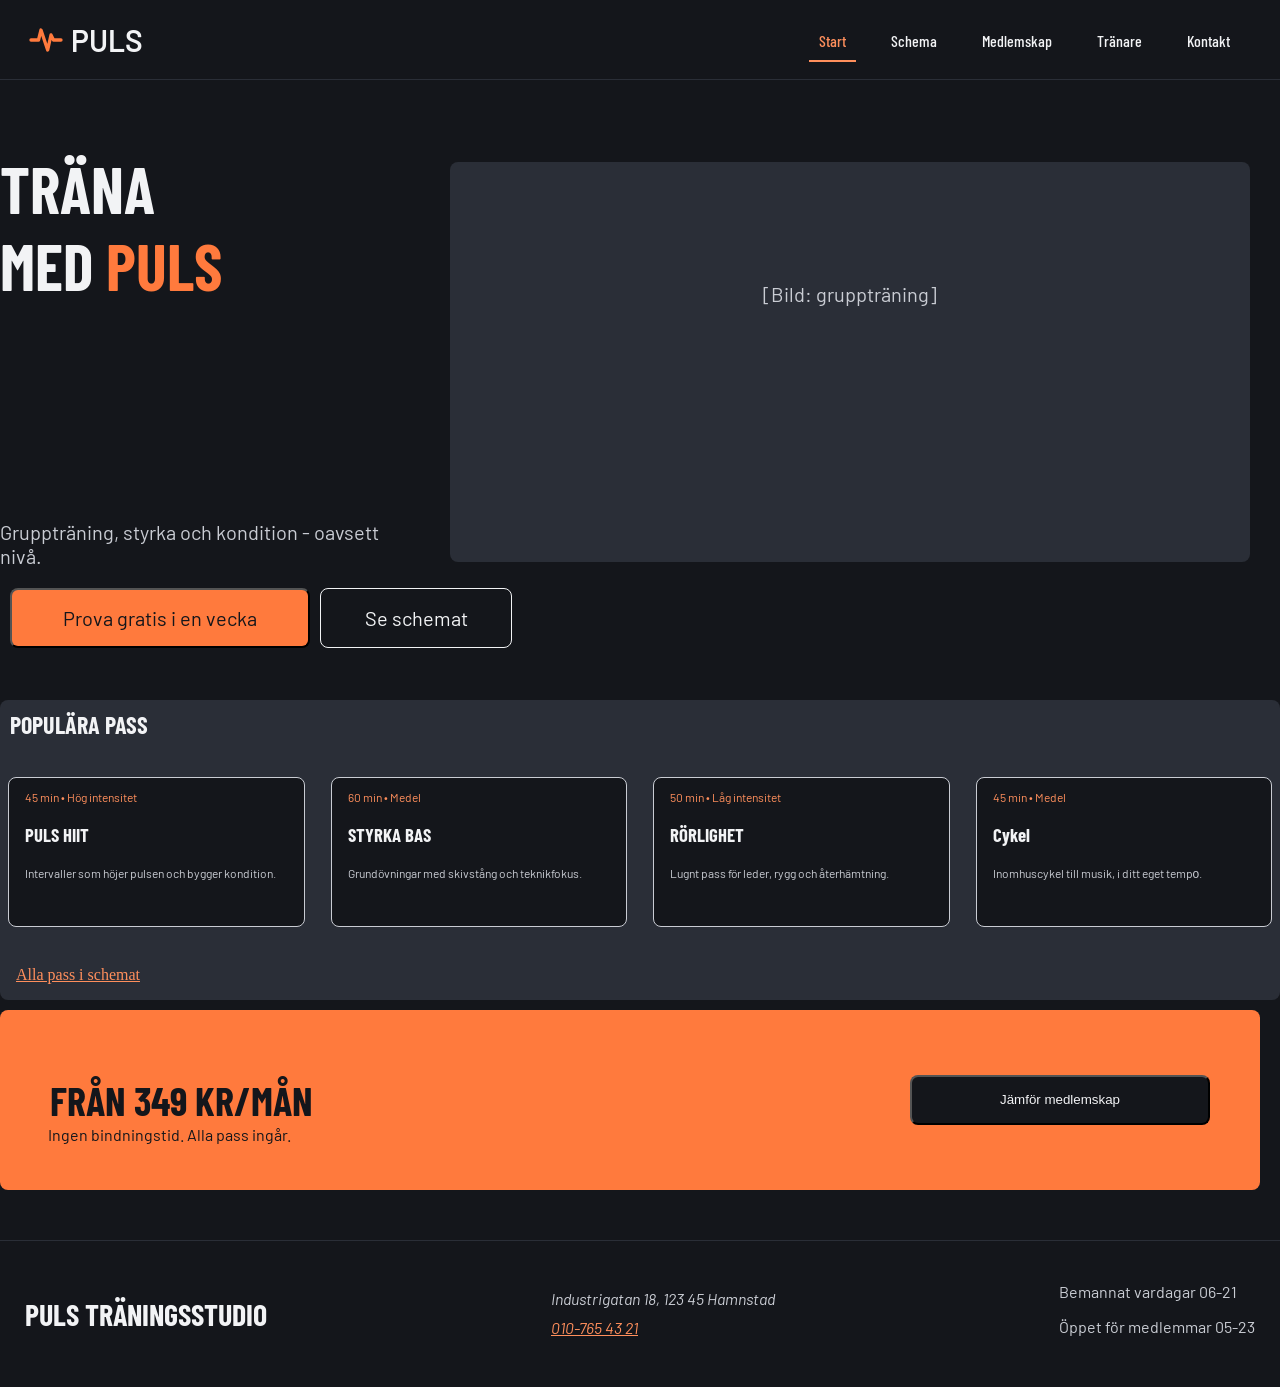
==== commit 53d5024e: "fix: misspelling" ====
--- a/index.html
+++ b/index.html
@@ -44,14 +44,14 @@
           <summary>Meny ☰</summary>
           <a href="index.html" aria-current="page">Start</a>
           <a href="schedule.html">Schema</a>
-          <a href="membership.html">Medlemsskap</a>
+          <a href="membership.html">Medlemskap</a>
           <a href="trainers.html">Tränare</a>
           <a href="contact.html">Kontakt</a>
         </details>
         <div class="nav-desktop">
           <a href="index.html" aria-current="page">Start</a>
           <a href="schedule.html">Schema</a>
-          <a href="membership.html">Medlemsskap</a>
+          <a href="membership.html">Medlemskap</a>
           <a href="trainers.html">Tränare</a>
           <a href="contact.html">Kontakt</a>
         </div>
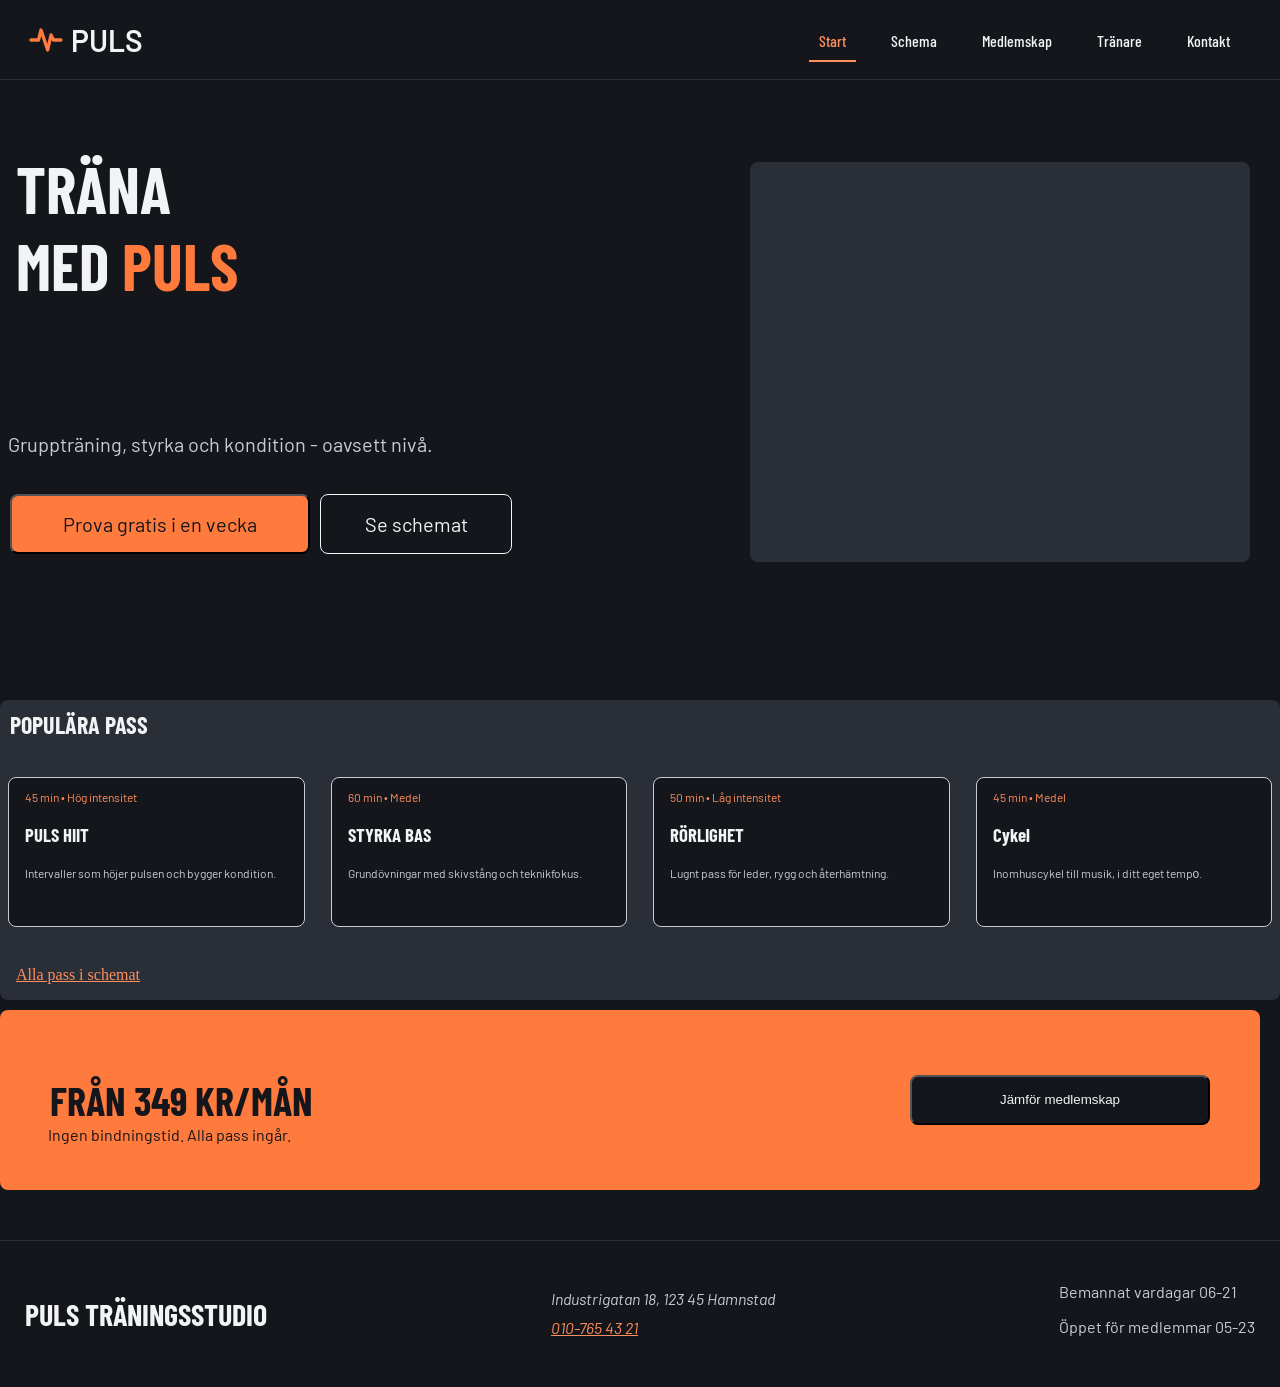
==== commit 24b52901: "last fixes" ====
--- a/index.html
+++ b/index.html
@@ -62,12 +62,12 @@
       <main>
         <section class="container">
           <div class="wrapper-1">
-          <h1>TRÄNA <br />MED <span>PULS</span></h1>
+          <h1>TRÄNA <br>MED <span>PULS</span></h1>
           <div class="child">
             <p>[Bild: gruppträning]</p>
           </div>
           </div>
-          <p>Gruppträning, styrka och kondition - oavsett <br />nivå.</p>
+          <p>Gruppträning, styrka och kondition - oavsett nivå.</p>
           
           <div class="child-btn">
             <button>Prova gratis i en vecka</button>
--- a/Home.css
+++ b/Home.css
@@ -197,7 +197,7 @@
   transform: translateY(2rem);
 }
 .container .child p {
-  transform: translateY(100px);
+  transform: translateY();
 }
 .container h1 {
   color: #F2F3F5;
@@ -331,7 +331,7 @@
     min-height: 500px;
   }
   .container h1 {
-    font-size: 2rem;
+    font-size: 4rem;
     font-weight: 700;
     font-family: "Barlow Condensed", sans-serif;
     color: #F2F3F5;
@@ -339,13 +339,17 @@
     align-self: flex-start;
     text-align: center;
     margin-top: 70px;
+    padding-left: 1rem;
+    margin-bottom: 1rem;
   }
   .container p {
-    transform: translateY(-250px);
+    padding: 0.5rem;
+    margin-top: 8rem;
   }
   .container .child-btn {
     flex-direction: row;
     justify-content: space-around;
+    margin-top: -150px;
   }
   .container .child {
     width: 50%;
@@ -369,7 +373,6 @@
     font-size: 2rem;
   }
   .pop-pass a {
-    position: absolute;
     left: 16px;
     bottom: 30px;
     margin: 0;
@@ -414,11 +417,11 @@
   }
   .container p {
     font-size: 20px;
-    transform: translateY(-80px);
+    padding-top: 4rem;
     align-self: start;
   }
   .container .child {
-    max-width: 800px;
+    max-width: 500px;
     width: 100%;
     max-height: 700px;
     height: 400px;
@@ -430,7 +433,7 @@
     width: 100%;
     align-self: flex-start;
     justify-content: flex-start;
-    margin-top: -50px;
+    margin-top: -300px;
   }
   .container .child-btn button {
     max-width: 300px;
